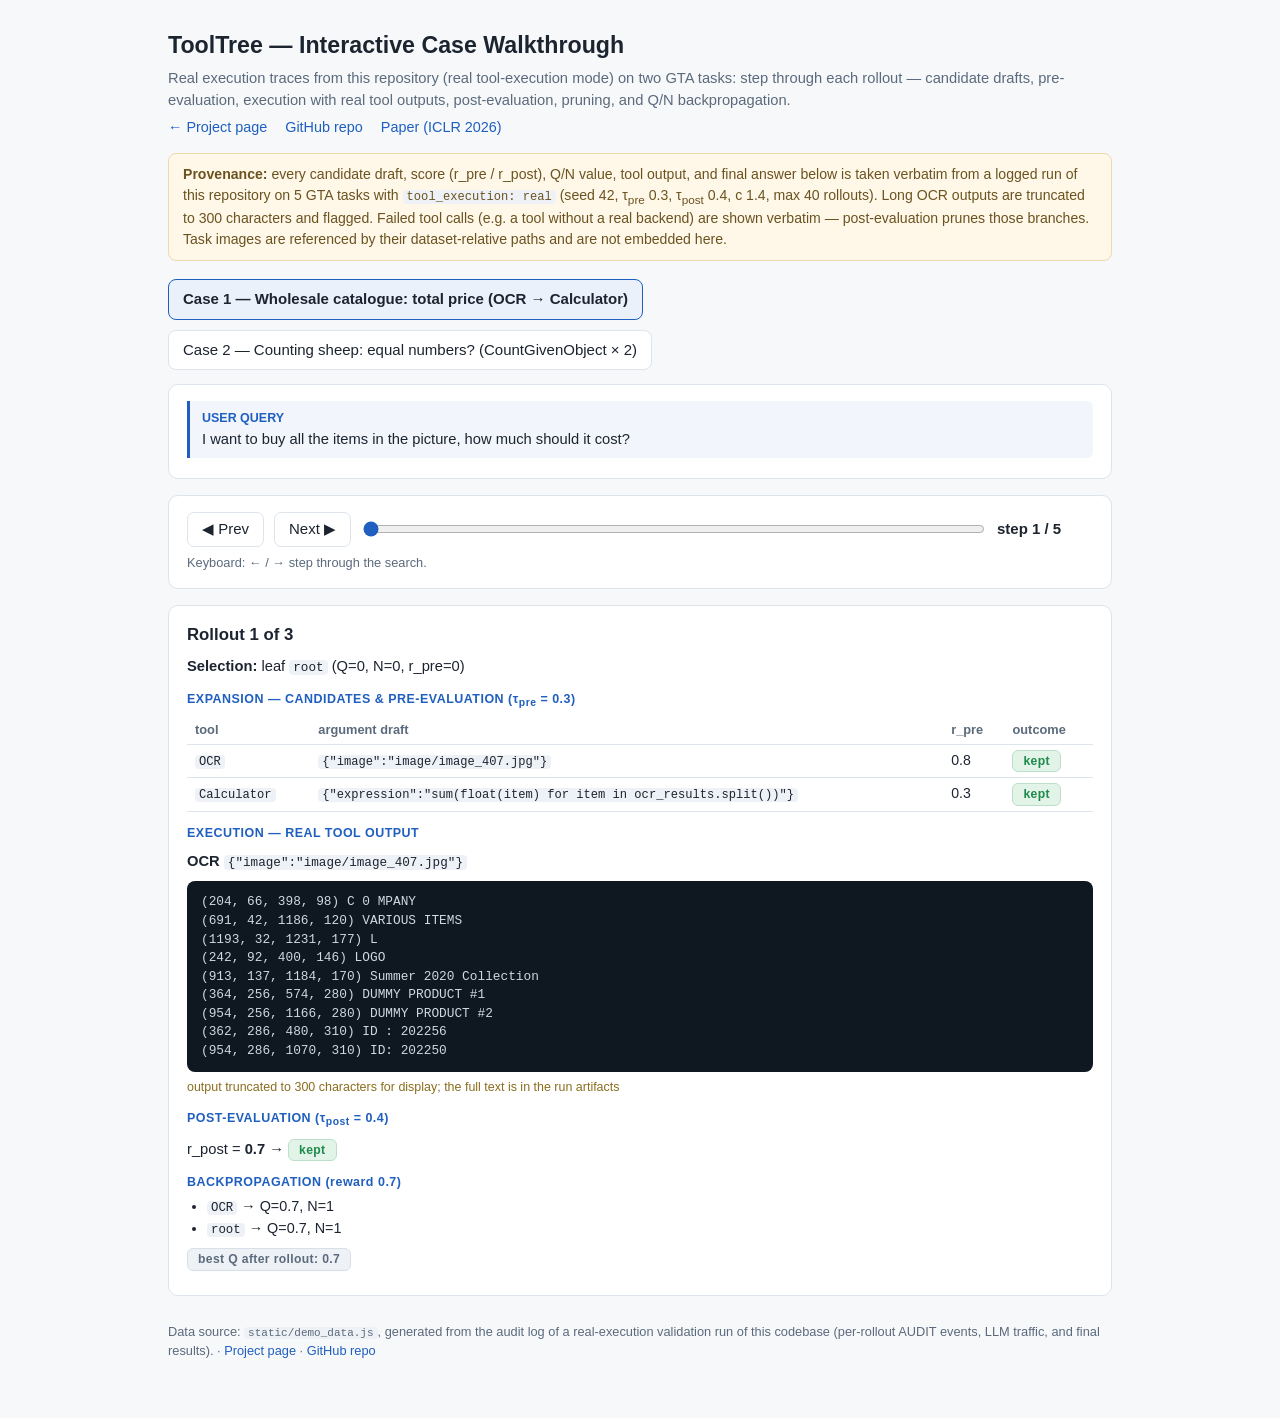
==== docs/demo.html @ ff522d32 "Add interactive demo, news, and feature checklist" ====
<!DOCTYPE html>
<html lang="en">
<head>
<meta charset="utf-8">
<meta name="viewport" content="width=device-width, initial-scale=1">
<title>ToolTree — Interactive Case Walkthrough</title>
<meta name="description" content="Step through real ToolTree search traces on two GTA tasks: candidate drafts, pre/post evaluation, bidirectional pruning, real tool outputs, and Q/N backpropagation.">
<link rel="icon" href="data:,">
<style>
  :root {
    --ink: #1c2430;
    --muted: #5b6a7c;
    --line: #dde4ec;
    --bg: #f6f8fa;
    --card: #ffffff;
    --accent: #1f5fbf;
    --ok: #1e8a4c;
    --bad: #b3402f;
    --warn: #8a6d1e;
  }
  * { box-sizing: border-box; }
  body {
    margin: 0;
    background: var(--bg);
    color: var(--ink);
    font-family: -apple-system, BlinkMacSystemFont, "Segoe UI", Helvetica, Arial, sans-serif;
    font-size: 15px;
    line-height: 1.5;
  }
  a { color: var(--accent); text-decoration: none; }
  a:hover { text-decoration: underline; }
  code { background: #eef2f7; border-radius: 4px; padding: 0 4px; font-size: .86em; }
  .wrap { max-width: 980px; margin: 0 auto; padding: 20px 18px 60px; }
  header h1 { font-size: 1.45rem; margin: 8px 0 4px; }
  header .sub { color: var(--muted); font-size: .92rem; }
  .navlinks { font-size: .9rem; margin-top: 6px; }
  .navlinks a + a { margin-left: 14px; }
  .banner {
    margin: 14px 0 18px;
    padding: 10px 14px;
    background: #fff7e8;
    border: 1px solid #ecd9ac;
    border-radius: 8px;
    font-size: .88rem;
    color: #6a5320;
  }
  .card {
    background: var(--card);
    border: 1px solid var(--line);
    border-radius: 10px;
    padding: 16px 18px;
    margin-bottom: 16px;
  }
  /* case tabs */
  .tabs { display: flex; gap: 10px; flex-wrap: wrap; margin-bottom: 14px; }
  .tabs button {
    font: inherit;
    padding: 8px 14px;
    border: 1px solid var(--line);
    border-radius: 8px;
    background: #fff;
    color: var(--ink);
    cursor: pointer;
    text-align: left;
  }
  .tabs button:hover { border-color: var(--accent); color: var(--accent); }
  .tabs button.active { border-color: var(--accent); background: #eaf1fb; font-weight: 600; }
  .query {
    border-left: 3px solid var(--accent);
    background: #f2f6fc;
    padding: 8px 12px;
    margin: 0 0 4px;
    font-size: .92rem;
    border-radius: 0 6px 6px 0;
  }
  .query .who { font-weight: 700; font-size: .78rem; color: var(--accent); display: block; }
  /* controls */
  .controls { display: flex; align-items: center; gap: 10px; flex-wrap: wrap; }
  .controls button {
    font: inherit;
    padding: 5px 14px;
    border: 1px solid var(--line);
    border-radius: 7px;
    background: #fff;
    color: var(--ink);
    cursor: pointer;
  }
  .controls button:hover { border-color: var(--accent); color: var(--accent); }
  .controls input[type=range] { flex: 1; min-width: 180px; accent-color: var(--accent); }
  .controls .steplabel { font-variant-numeric: tabular-nums; font-weight: 600; min-width: 96px; }
  .hint { color: var(--muted); font-size: .8rem; margin-top: 6px; }
  /* step panel */
  .stephead { display: flex; align-items: center; gap: 10px; flex-wrap: wrap; margin-bottom: 8px; }
  .stephead .sid { font-weight: 700; font-size: 1.05rem; }
  .badge {
    display: inline-block;
    padding: 1px 10px;
    border-radius: 6px;
    font-size: .76rem;
    font-weight: 700;
    letter-spacing: .03em;
    white-space: nowrap;
  }
  .badge.ok   { background: #e2f3e8; color: var(--ok);  border: 1px solid #bcdfc9; }
  .badge.bad  { background: #f7e8e5; color: var(--bad); border: 1px solid #e6c5be; }
  .badge.gray { background: #eef1f5; color: var(--muted); border: 1px solid #d8dfe7; }
  .secline { margin: 8px 0; font-size: .92rem; }
  .seclabel { font-weight: 700; font-size: .78rem; color: var(--accent); letter-spacing: .04em; display: block; margin: 12px 0 4px; }
  table.cands { width: 100%; border-collapse: collapse; font-size: .88rem; }
  table.cands th, table.cands td {
    text-align: left;
    padding: 5px 8px;
    border-bottom: 1px solid var(--line);
    vertical-align: top;
  }
  table.cands th { color: var(--muted); font-weight: 600; font-size: .8rem; }
  table.cands td.num { font-variant-numeric: tabular-nums; white-space: nowrap; }
  pre.out {
    background: #0f1720;
    color: #cfd8e3;
    border-radius: 8px;
    padding: 12px 14px;
    overflow-x: auto;
    font-size: .8rem;
    line-height: 1.45;
    white-space: pre-wrap;
    word-break: break-word;
    margin: 6px 0;
  }
  pre.out.err { color: #f0a89c; }
  .trunc { color: var(--warn); font-size: .78rem; }
  ul.plain { margin: 4px 0; padding-left: 20px; font-size: .9rem; }
  .answerbox {
    border-left: 3px solid var(--ok);
    background: #f0f9f3;
    padding: 10px 14px;
    border-radius: 0 6px 6px 0;
    margin: 8px 0;
    font-size: .95rem;
  }
  .stats { display: flex; gap: 22px; flex-wrap: wrap; font-size: .9rem; margin: 6px 0 2px; }
  .stats .k { color: var(--muted); }
  .stats .v { font-weight: 600; font-variant-numeric: tabular-nums; }
  #error {
    display: none;
    background: #f7e8e5;
    border: 1px solid #e6c5be;
    color: var(--bad);
    padding: 14px 16px;
    border-radius: 8px;
    margin-top: 14px;
  }
  footer { color: var(--muted); font-size: .8rem; margin-top: 26px; }
</style>
</head>
<body>
<div class="wrap">
  <header>
    <h1>ToolTree — Interactive Case Walkthrough</h1>
    <div class="sub">Real execution traces from this repository (real tool-execution mode) on two GTA tasks:
      step through each rollout — candidate drafts, pre-evaluation, execution with real tool outputs,
      post-evaluation, pruning, and Q/N backpropagation.</div>
    <div class="navlinks">
      <a href="index.html">&larr; Project page</a>
      <a href="https://github.com/SYang2000/ICLR_2026_ToolTree" target="_blank" rel="noopener">GitHub repo</a>
      <a href="https://openreview.net/forum?id=Ef5O9gNNLE" target="_blank" rel="noopener">Paper (ICLR 2026)</a>
    </div>
    <div class="banner">
      <b>Provenance:</b> every candidate draft, score (r_pre / r_post), Q/N value, tool output, and final
      answer below is taken verbatim from a logged run of this repository on 5 GTA tasks with
      <code>tool_execution: real</code> (seed 42, &tau;<sub>pre</sub> 0.3, &tau;<sub>post</sub> 0.4,
      c 1.4, max 40 rollouts). Long OCR outputs are truncated to 300 characters and flagged. Failed tool
      calls (e.g. a tool without a real backend) are shown verbatim — post-evaluation prunes those
      branches. Task images are referenced by their dataset-relative paths and are not embedded here.
    </div>
  </header>

  <div id="error">
    Walkthrough data failed to load. This page needs <code>static/demo_data.js</code> next to it
    (shipped in the repo under <code>docs/static/</code>). If you are viewing a copy of this file alone,
    grab the full <code>docs/</code> directory from the
    <a href="https://github.com/SYang2000/ICLR_2026_ToolTree" target="_blank" rel="noopener">GitHub repo</a>.
  </div>

  <noscript><p style="max-width:720px;margin:24px auto;padding:12px 16px;background:#fef3c7;border:1px solid #d97706;border-radius:8px;font-size:14px">This interactive walkthrough requires JavaScript. The search mechanism it illustrates is documented on the <a href="index.html">project page</a> and in the <a href="https://github.com/SYang2000/ICLR_2026_ToolTree">repository README</a>.</p></noscript>

  <div id="app" style="display:none">
    <div class="tabs" id="tabs"></div>

    <div class="card">
      <div class="query"><span class="who">USER QUERY</span><span id="query"></span></div>
    </div>

    <div class="card">
      <div class="controls">
        <button id="btnPrev" title="previous step (&larr;)">&#9664; Prev</button>
        <button id="btnNext" title="next step (&rarr;)">Next &#9654;</button>
        <input type="range" id="slider" min="0" max="1" value="0" step="1">
        <span class="steplabel" id="stepLabel"></span>
      </div>
      <div class="hint">Keyboard: &larr; / &rarr; step through the search.</div>
    </div>

    <div class="card" id="stepPanel"></div>

    <footer>
      Data source: <code>static/demo_data.js</code>, generated from the audit log of a real-execution
      validation run of this codebase (per-rollout AUDIT events, LLM traffic, and final results).
      &middot; <a href="index.html">Project page</a>
      &middot; <a href="https://github.com/SYang2000/ICLR_2026_ToolTree" target="_blank" rel="noopener">GitHub repo</a>
    </footer>
  </div>
</div>

<script src="static/demo_data.js"></script>
<script>
(function () {
  "use strict";

  var D = window.DEMO_DATA;
  if (!D || !D.cases || !D.cases.length) {
    document.getElementById("error").style.display = "block";
    return;
  }
  document.getElementById("app").style.display = "block";

  var caseIdx = 0;
  var stepIdx = 0;
  var slider = document.getElementById("slider");

  function esc(s) {
    return String(s == null ? "" : s)
      .replace(/&/g, "&amp;").replace(/</g, "&lt;").replace(/>/g, "&gt;");
  }
  function num(x) { return esc(String(x)); }
  function args(a) { return "<code>" + esc(JSON.stringify(a)) + "</code>"; }

  // ---------- tabs ----------
  var tabsEl = document.getElementById("tabs");
  D.cases.forEach(function (c, i) {
    var b = document.createElement("button");
    b.textContent = c.title;
    b.addEventListener("click", function () { caseIdx = i; stepIdx = 0; render(); });
    tabsEl.appendChild(b);
  });

  // ---------- step rendering ----------
  function statusBadge(st) {
    if (st === "kept") return "<span class='badge ok'>kept</span>";
    if (st === "pre_pruned") return "<span class='badge bad'>pre-pruned</span>";
    return "<span class='badge gray'>dedup &middot; duplicate action</span>";
  }

  function renderRollout(s, total) {
    var h = "<div class='stephead'><span class='sid'>Rollout " + s.rollout + " of " +
      total + "</span>";
    if (s.post_pruned) h += "<span class='badge bad'>branch post-pruned</span>";
    h += "</div>";

    var sel = s.selected;
    h += "<div class='secline'><b>Selection:</b> leaf <code>" + esc(sel.action) + "</code> " +
      "(Q=" + num(sel.Q) + ", N=" + sel.N + ", r_pre=" + num(sel.r_pre) + ")";
    if (s.realize) {
      h += " &mdash; unvisited candidate; its stored argument draft is executed (<code>realize_leaf</code>)";
    }
    h += "</div>";

    if (s.candidates.length) {
      h += "<span class='seclabel'>EXPANSION &mdash; CANDIDATES &amp; PRE-EVALUATION (&tau;<sub>pre</sub> = " +
        num(D.meta.tau_pre) + ")</span>";
      h += "<table class='cands'><tr><th>tool</th><th>argument draft</th><th>r_pre</th><th>outcome</th></tr>";
      s.candidates.forEach(function (c) {
        h += "<tr><td><code>" + esc(c.tool) + "</code></td><td>" +
          (c.args ? args(c.args) : "&mdash;") + "</td><td class='num'>" +
          (c.r_pre == null ? "&mdash;" : num(c.r_pre)) + "</td><td>" +
          statusBadge(c.status) + "</td></tr>";
      });
      h += "</table>";
    }

    if (s.executed) {
      var ex = s.executed;
      h += "<span class='seclabel'>EXECUTION &mdash; REAL TOOL OUTPUT</span>";
      h += "<div class='secline'><b>" + esc(ex.tool) + "</b> " + args(ex.args) + "</div>";
      h += "<pre class='out" + (ex.error ? " err" : "") + "'>" + esc(ex.output) + "</pre>";
      if (ex.truncated) {
        h += "<div class='trunc'>output truncated to " + D.meta.trunc_chars +
          " characters for display; the full text is in the run artifacts</div>";
      }
      h += "<span class='seclabel'>POST-EVALUATION (&tau;<sub>post</sub> = " + num(s.tau_post) + ")</span>";
      h += "<div class='secline'>r_post = <b>" + num(s.r_post) + "</b> &rarr; " +
        (s.post_pruned ? "<span class='badge bad'>post-pruned</span>" : "<span class='badge ok'>kept</span>") +
        "</div>";
    }

    if (s.backprop.length) {
      h += "<span class='seclabel'>BACKPROPAGATION (reward " + num(s.backprop[0].reward) + ")</span>";
      h += "<ul class='plain'>";
      s.backprop.forEach(function (b) {
        h += "<li><code>" + esc(b.node) + "</code> &rarr; Q=" + num(b.Q) + ", N=" + b.N + "</li>";
      });
      h += "</ul>";
      h += "<div class='secline'><span class='badge gray'>best Q after rollout: " + num(s.best_q) + "</span></div>";
    }
    return h;
  }

  function renderTerminal(s) {
    var h = "<div class='stephead'><span class='sid'>Search terminated</span>" +
      "<span class='badge gray'>search_exhausted &middot; rollouts_used=" + s.rollouts_used + "</span></div>";
    if (s.dedups.length) {
      h += "<div class='secline'>Further expansion only produced duplicates of actions already on the path:</div><ul class='plain'>";
      s.dedups.forEach(function (d) {
        h += "<li><code>" + esc(d.tool) + "</code>" + (d.args ? " " + args(d.args) : "") +
          " <span class='badge gray'>dedup</span></li>";
      });
      h += "</ul>";
    } else {
      h += "<div class='secline'>Every remaining candidate was pre-pruned, post-pruned, or a duplicate of an action already on the path.</div>";
    }
    h += "<div class='secline'>Nodes marked exhausted:</div><ul class='plain'>";
    s.exhausted.forEach(function (e) {
      h += "<li><code>" + esc(e.node) + "</code> (depth " + e.depth + ")</li>";
    });
    h += "</ul><div class='secline'>With no expandable leaf left, the search stops early &mdash; well under the budget of " +
      D.meta.max_rollouts + " rollouts.</div>";
    return h;
  }

  function renderFinal(s) {
    var h = "<div class='stephead'><span class='sid'>Final trajectory &amp; answer</span>" +
      "<span class='badge ok'>highest-reward path</span></div>";
    h += "<span class='seclabel'>FINAL PLAN</span><ul class='plain'>";
    s.plan.forEach(function (p, i) {
      h += "<li>" + (i + 1) + ". <code>" + esc(p.tool) + "</code> " + args(p.args) + "</li>";
    });
    h += "</ul>";
    h += "<span class='seclabel'>FINAL ANSWER</span>";
    h += "<div class='answerbox'>" + esc(s.answer) + "</div>";
    h += "<div class='stats'>" +
      "<span><span class='k'>final reward&nbsp;</span><span class='v'>" + num(s.reward) + "</span></span>" +
      "<span><span class='k'>rollouts used&nbsp;</span><span class='v'>" + s.rollouts_used + "</span></span>" +
      "</div>";
    return h;
  }

  function render() {
    var c = D.cases[caseIdx];
    var steps = c.steps;
    stepIdx = Math.max(0, Math.min(steps.length - 1, stepIdx));

    Array.prototype.forEach.call(tabsEl.children, function (b, i) {
      b.className = i === caseIdx ? "active" : "";
    });
    document.getElementById("query").textContent = c.query;

    slider.max = steps.length - 1;
    slider.value = stepIdx;
    document.getElementById("stepLabel").textContent = "step " + (stepIdx + 1) + " / " + steps.length;

    var s = steps[stepIdx];
    var totalRollouts = steps.filter(function (x) { return x.type === "rollout"; }).length;
    var html;
    if (s.type === "rollout") html = renderRollout(s, totalRollouts);
    else if (s.type === "terminal") html = renderTerminal(s);
    else html = renderFinal(s);
    document.getElementById("stepPanel").innerHTML = html;
  }

  function goto(i) { stepIdx = i; render(); }

  document.getElementById("btnPrev").addEventListener("click", function () { goto(stepIdx - 1); });
  document.getElementById("btnNext").addEventListener("click", function () { goto(stepIdx + 1); });
  slider.addEventListener("input", function () { goto(parseInt(slider.value, 10)); });
  document.addEventListener("keydown", function (e) {
    if (e.key === "ArrowLeft") { goto(stepIdx - 1); e.preventDefault(); }
    else if (e.key === "ArrowRight") { goto(stepIdx + 1); e.preventDefault(); }
  });

  render();
})();
</script>
</body>
</html>
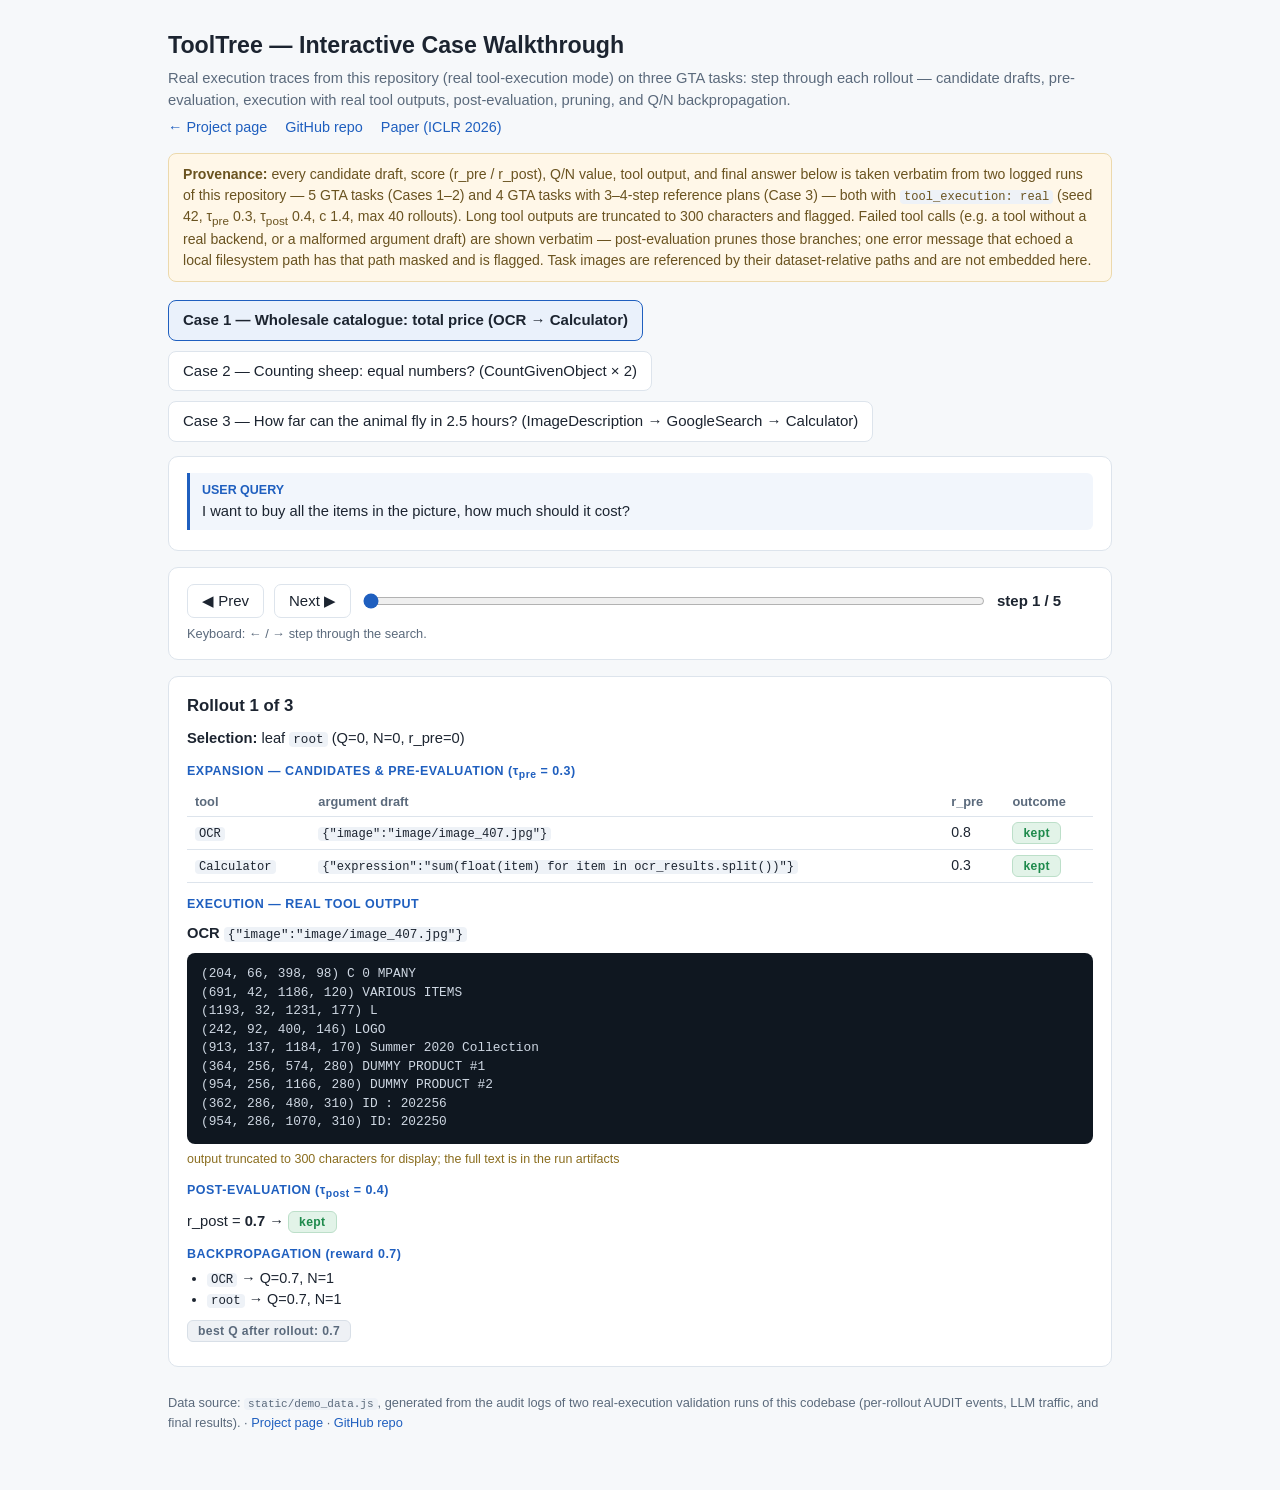
==== commit d350dcf6: "Add extended case walkthrough, arXiv badge, star history, and roadmap" ====
--- a/docs/demo.html
+++ b/docs/demo.html
@@ -4,7 +4,7 @@
 <meta charset="utf-8">
 <meta name="viewport" content="width=device-width, initial-scale=1">
 <title>ToolTree — Interactive Case Walkthrough</title>
-<meta name="description" content="Step through real ToolTree search traces on two GTA tasks: candidate drafts, pre/post evaluation, bidirectional pruning, real tool outputs, and Q/N backpropagation.">
+<meta name="description" content="Step through real ToolTree search traces on three GTA tasks: candidate drafts, pre/post evaluation, bidirectional pruning, real tool outputs, and Q/N backpropagation.">
 <link rel="icon" href="data:,">
 <style>
   :root {
@@ -157,7 +157,7 @@
 <div class="wrap">
   <header>
     <h1>ToolTree — Interactive Case Walkthrough</h1>
-    <div class="sub">Real execution traces from this repository (real tool-execution mode) on two GTA tasks:
+    <div class="sub">Real execution traces from this repository (real tool-execution mode) on three GTA tasks:
       step through each rollout — candidate drafts, pre-evaluation, execution with real tool outputs,
       post-evaluation, pruning, and Q/N backpropagation.</div>
     <div class="navlinks">
@@ -167,11 +167,14 @@
     </div>
     <div class="banner">
       <b>Provenance:</b> every candidate draft, score (r_pre / r_post), Q/N value, tool output, and final
-      answer below is taken verbatim from a logged run of this repository on 5 GTA tasks with
+      answer below is taken verbatim from two logged runs of this repository — 5 GTA tasks (Cases 1&ndash;2)
+      and 4 GTA tasks with 3&ndash;4-step reference plans (Case 3) — both with
       <code>tool_execution: real</code> (seed 42, &tau;<sub>pre</sub> 0.3, &tau;<sub>post</sub> 0.4,
-      c 1.4, max 40 rollouts). Long OCR outputs are truncated to 300 characters and flagged. Failed tool
-      calls (e.g. a tool without a real backend) are shown verbatim — post-evaluation prunes those
-      branches. Task images are referenced by their dataset-relative paths and are not embedded here.
+      c 1.4, max 40 rollouts). Long tool outputs are truncated to 300 characters and flagged. Failed tool
+      calls (e.g. a tool without a real backend, or a malformed argument draft) are shown verbatim —
+      post-evaluation prunes those branches; one error message that echoed a local filesystem path has
+      that path masked and is flagged. Task images are referenced by their dataset-relative paths and are
+      not embedded here.
     </div>
   </header>
 
@@ -204,8 +207,8 @@
     <div class="card" id="stepPanel"></div>
 
     <footer>
-      Data source: <code>static/demo_data.js</code>, generated from the audit log of a real-execution
-      validation run of this codebase (per-rollout AUDIT events, LLM traffic, and final results).
+      Data source: <code>static/demo_data.js</code>, generated from the audit logs of two real-execution
+      validation runs of this codebase (per-rollout AUDIT events, LLM traffic, and final results).
       &middot; <a href="index.html">Project page</a>
       &middot; <a href="https://github.com/SYang2000/ICLR_2026_ToolTree" target="_blank" rel="noopener">GitHub repo</a>
     </footer>
@@ -251,12 +254,38 @@
     return "<span class='badge gray'>dedup &middot; duplicate action</span>";
   }
 
+  function candTable(cands) {
+    var h = "<table class='cands'><tr><th>tool</th><th>argument draft</th><th>r_pre</th><th>outcome</th></tr>";
+    cands.forEach(function (c) {
+      h += "<tr><td><code>" + esc(c.tool) + "</code></td><td>" +
+        (c.args ? args(c.args) : "&mdash;") + "</td><td class='num'>" +
+        (c.r_pre == null ? "&mdash;" : num(c.r_pre)) + "</td><td>" +
+        statusBadge(c.status) + "</td></tr>";
+    });
+    return h + "</table>";
+  }
+
   function renderRollout(s, total) {
     var h = "<div class='stephead'><span class='sid'>Rollout " + s.rollout + " of " +
       total + "</span>";
     if (s.post_pruned) h += "<span class='badge bad'>branch post-pruned</span>";
     h += "</div>";
 
+    if (s.discovery) {
+      s.discovery.forEach(function (d) {
+        h += "<span class='seclabel'>DISCOVERY PASS &mdash; CONSUMES NO ROLLOUT BUDGET</span>";
+        h += "<div class='secline'>Selection first landed on leaf <code>" + esc(d.selected.action) +
+          "</code> (Q=" + num(d.selected.Q) + ", N=" + d.selected.N + ", r_pre=" +
+          num(d.selected.r_pre) + "), but its expansion produced no usable child:</div>";
+        h += candTable(d.candidates);
+        if (d.exhausted) {
+          h += "<div class='secline'><code>" + esc(d.exhausted.node) +
+            "</code> is marked exhausted (depth " + d.exhausted.depth +
+            ") and selection re-runs.</div>";
+        }
+      });
+    }
+
     var sel = s.selected;
     h += "<div class='secline'><b>Selection:</b> leaf <code>" + esc(sel.action) + "</code> " +
       "(Q=" + num(sel.Q) + ", N=" + sel.N + ", r_pre=" + num(sel.r_pre) + ")";
@@ -268,14 +297,7 @@
     if (s.candidates.length) {
       h += "<span class='seclabel'>EXPANSION &mdash; CANDIDATES &amp; PRE-EVALUATION (&tau;<sub>pre</sub> = " +
         num(D.meta.tau_pre) + ")</span>";
-      h += "<table class='cands'><tr><th>tool</th><th>argument draft</th><th>r_pre</th><th>outcome</th></tr>";
-      s.candidates.forEach(function (c) {
-        h += "<tr><td><code>" + esc(c.tool) + "</code></td><td>" +
-          (c.args ? args(c.args) : "&mdash;") + "</td><td class='num'>" +
-          (c.r_pre == null ? "&mdash;" : num(c.r_pre)) + "</td><td>" +
-          statusBadge(c.status) + "</td></tr>";
-      });
-      h += "</table>";
+      h += candTable(s.candidates);
     }
 
     if (s.executed) {
@@ -287,6 +309,10 @@
         h += "<div class='trunc'>output truncated to " + D.meta.trunc_chars +
           " characters for display; the full text is in the run artifacts</div>";
       }
+      if (ex.redacted) {
+        h += "<div class='trunc'>a local filesystem path in this message is masked as " +
+          "&lt;local dataset dir&gt;; everything else is verbatim</div>";
+      }
       h += "<span class='seclabel'>POST-EVALUATION (&tau;<sub>post</sub> = " + num(s.tau_post) + ")</span>";
       h += "<div class='secline'>r_post = <b>" + num(s.r_post) + "</b> &rarr; " +
         (s.post_pruned ? "<span class='badge bad'>post-pruned</span>" : "<span class='badge ok'>kept</span>") +
@@ -306,6 +332,24 @@
   }
 
   function renderTerminal(s) {
+    if (s.event === "early_stop") {
+      var eh = "<div class='stephead'><span class='sid'>Search terminated</span>" +
+        "<span class='badge gray'>early_stop &middot; rollouts_used=" + s.rollouts_used + "</span></div>";
+      eh += "<div class='secline'>The best root Q has plateaued: baseline " + num(s.baseline) +
+        " vs best recent " + num(s.best_recent) + " &mdash; improvement " + num(s.improvement) +
+        " &lt; &delta; = " + num(s.delta) + " over the last " + s.patience + " rollouts.</div>";
+      if (s.exhausted.length) {
+        eh += "<div class='secline'>Nodes marked exhausted during the search:</div><ul class='plain'>";
+        s.exhausted.forEach(function (e) {
+          eh += "<li><code>" + esc(e.node) + "</code> (depth " + e.depth + ")</li>";
+        });
+        eh += "</ul>";
+      }
+      eh += "<div class='secline'>The early-stopping rule halts the search at rollout " +
+        s.rollouts_used + " &mdash; well under the budget of " + D.meta.max_rollouts +
+        " rollouts.</div>";
+      return eh;
+    }
     var h = "<div class='stephead'><span class='sid'>Search terminated</span>" +
       "<span class='badge gray'>search_exhausted &middot; rollouts_used=" + s.rollouts_used + "</span></div>";
     if (s.dedups.length) {
